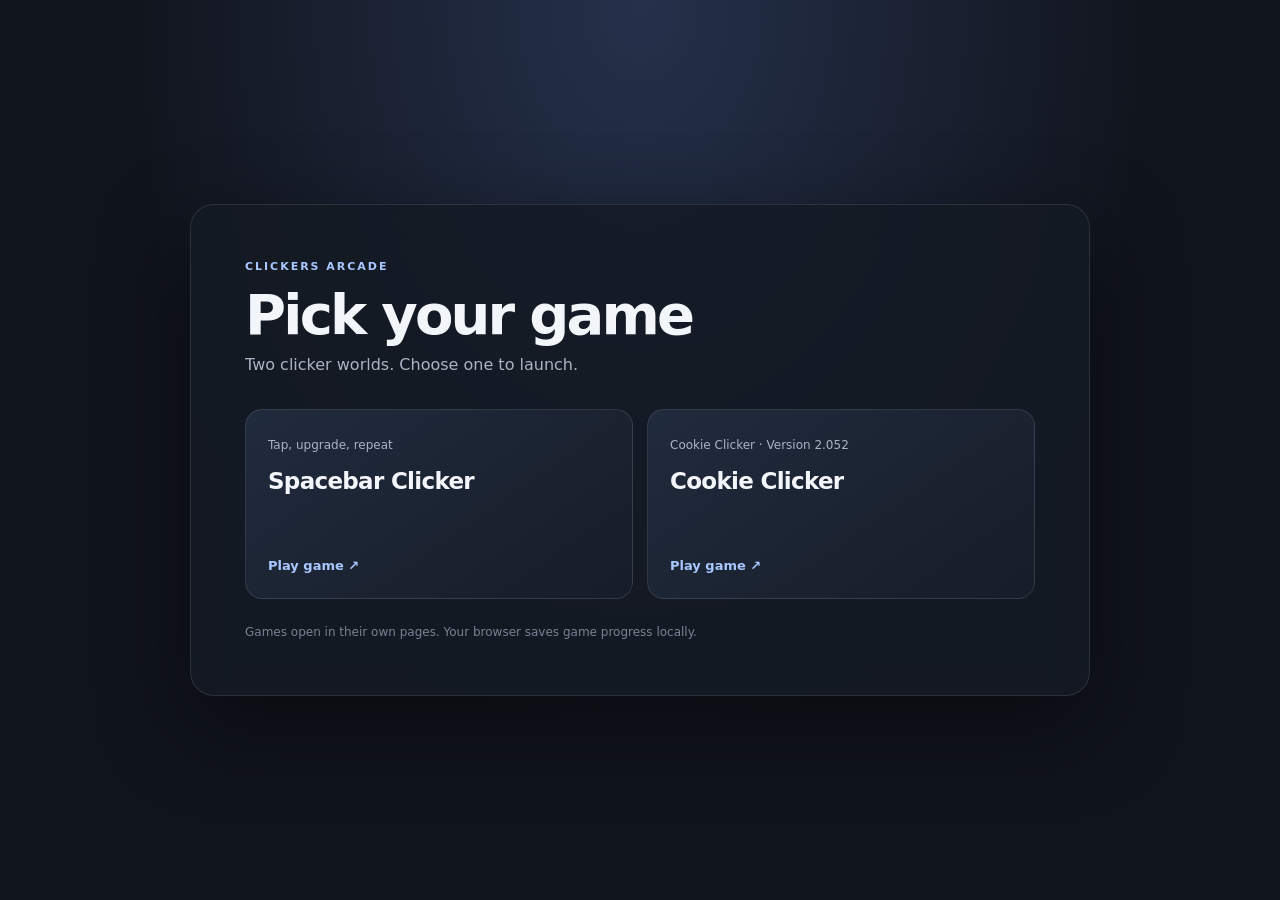
==== index.html @ fca365e0 "Add clicker games and game launcher" ====
<!doctype html>
<html lang="en">
<head>
  <meta charset="utf-8">
  <meta name="viewport" content="width=device-width, initial-scale=1">
  <meta name="theme-color" content="#10141c">
  <meta name="description" content="Choose a clicker game to play.">
  <title>Clickers Arcade</title>
  <style>
    :root{color-scheme:dark;font:16px/1.5 system-ui,-apple-system,"Segoe UI",sans-serif;background:#10141c;color:#f2f5fa}
    *{box-sizing:border-box}
    body{min-height:100vh;margin:0;display:grid;place-items:center;padding:24px;background:radial-gradient(ellipse at 50% 0,#25314b 0,transparent 58%),#10141c}
    main{width:min(900px,100%);padding:clamp(24px,6vw,54px);border:1px solid #ffffff1b;border-radius:24px;background:#141a24d9;box-shadow:0 28px 90px #0007;backdrop-filter:blur(18px)}
    .eyebrow{font-size:11px;font-weight:750;letter-spacing:.18em;text-transform:uppercase;color:#a9c8ff}
    h1{margin:10px 0 8px;font-size:clamp(34px,7vw,56px);line-height:1.05;letter-spacing:-.05em}
    .intro{margin:0;color:#aab4c4}
    .games{display:grid;grid-template-columns:repeat(auto-fit,minmax(min(100%,260px),1fr));gap:14px;margin-top:32px}
    .game{display:flex;min-height:190px;flex-direction:column;align-items:flex-start;justify-content:space-between;padding:22px;border:1px solid #ffffff1b;border-radius:17px;background:linear-gradient(145deg,#202b3d,#171d28);color:inherit;text-decoration:none;transition:transform .18s,border-color .18s,background .18s}
    .game:hover,.game:focus-visible{transform:translateY(-3px);border-color:#8db5ff88;background:linear-gradient(145deg,#293850,#1a2230);outline:none}
    .game small{color:#aab4c4;font-size:12px}
    .game strong{display:block;margin-top:8px;font-size:23px;letter-spacing:-.03em}
    .launch{color:#a9c8ff;font-size:13px;font-weight:700}
    footer{margin-top:24px;color:#788394;font-size:12px}
    @media(prefers-reduced-motion:reduce){*,*::before,*::after{transition-duration:.01ms!important}}
  </style>
</head>
<body>
  <main>
    <div class="eyebrow">Clickers Arcade</div>
    <h1>Pick your game</h1>
    <p class="intro">Two clicker worlds. Choose one to launch.</p>
    <nav class="games" aria-label="Clicker games">
      <a class="game" href="./spacebar/">
        <span><small>Tap, upgrade, repeat</small><strong>Spacebar Clicker</strong></span>
        <span class="launch">Play game ↗</span>
      </a>
      <a class="game" href="./cookieclicker-2.052/">
        <span><small>Cookie Clicker · Version 2.052</small><strong>Cookie Clicker</strong></span>
        <span class="launch">Play game ↗</span>
      </a>
    </nav>
    <footer>Games open in their own pages. Your browser saves game progress locally.</footer>
  </main>
</body>
</html>
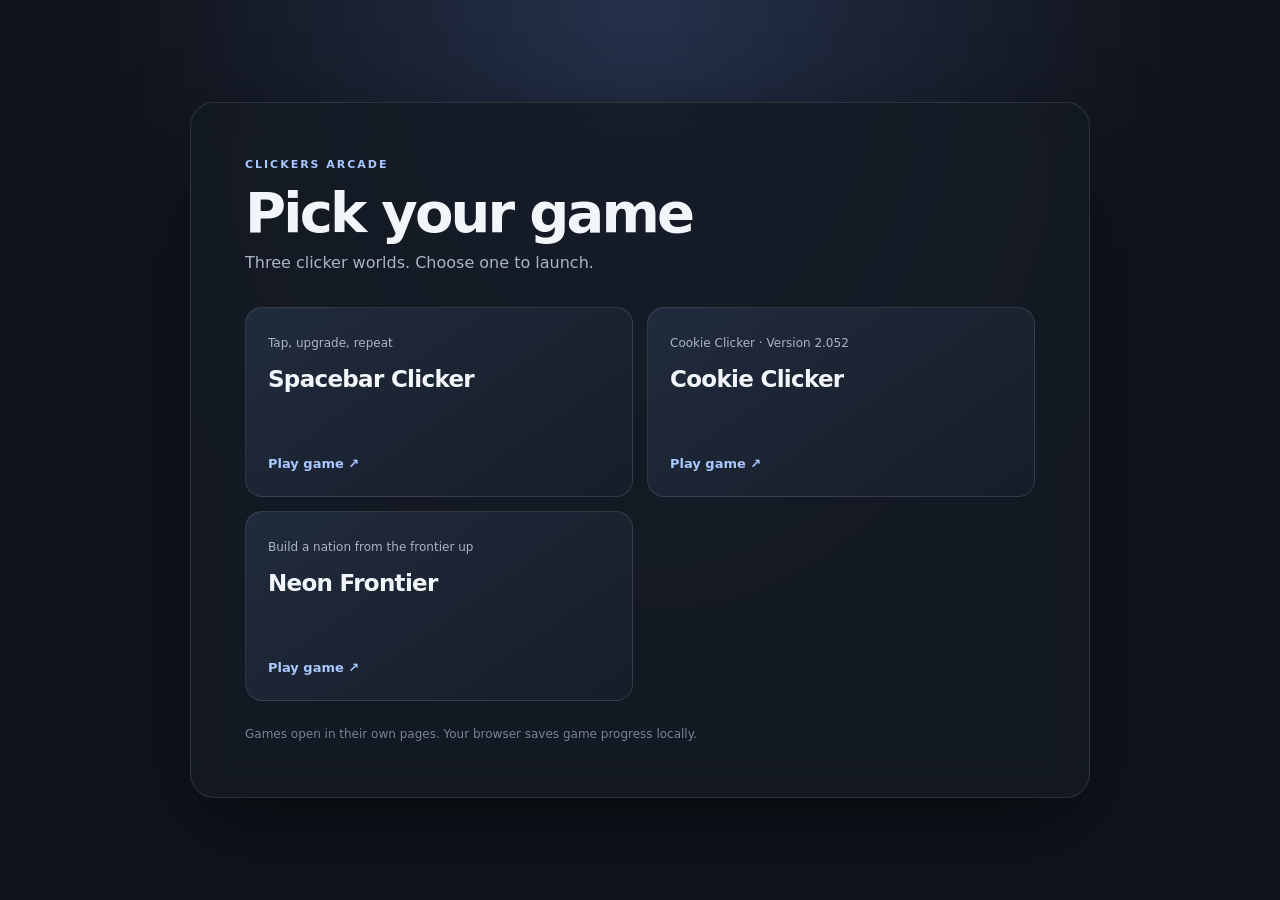
==== commit 6a528bf5: "Add Neon Frontier nation builder" ====
--- a/index.html
+++ b/index.html
@@ -28,7 +28,7 @@
   <main>
     <div class="eyebrow">Clickers Arcade</div>
     <h1>Pick your game</h1>
-    <p class="intro">Two clicker worlds. Choose one to launch.</p>
+    <p class="intro">Three clicker worlds. Choose one to launch.</p>
     <nav class="games" aria-label="Clicker games">
       <a class="game" href="./spacebar/">
         <span><small>Tap, upgrade, repeat</small><strong>Spacebar Clicker</strong></span>
@@ -38,6 +38,10 @@
         <span><small>Cookie Clicker · Version 2.052</small><strong>Cookie Clicker</strong></span>
         <span class="launch">Play game ↗</span>
       </a>
+      <a class="game" href="./nation/">
+        <span><small>Build a nation from the frontier up</small><strong>Neon Frontier</strong></span>
+        <span class="launch">Play game ↗</span>
+      </a>
     </nav>
     <footer>Games open in their own pages. Your browser saves game progress locally.</footer>
   </main>
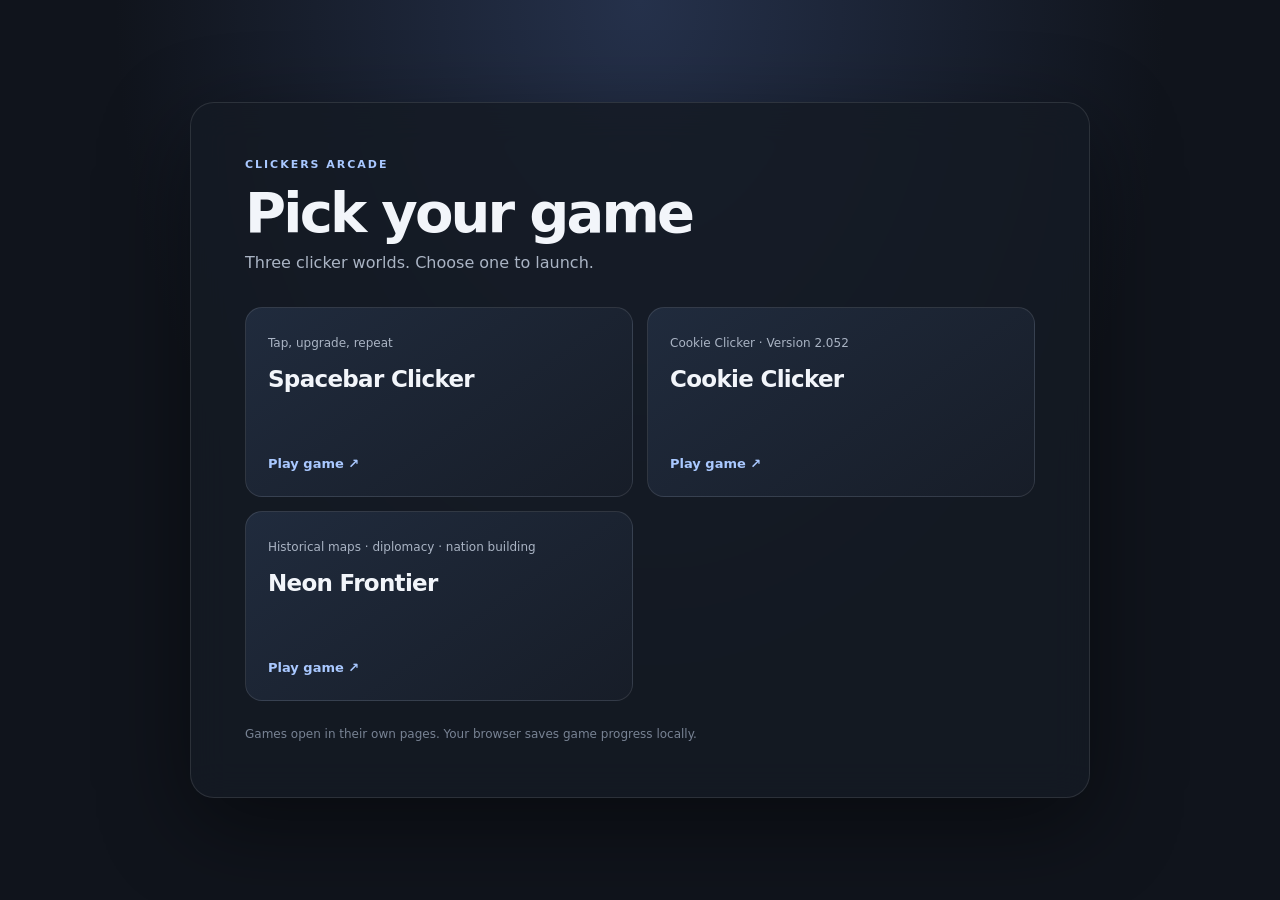
==== commit 1928bed9: "Add historical strategy map and diplomacy systems" ====
--- a/index.html
+++ b/index.html
@@ -39,7 +39,7 @@
         <span class="launch">Play game ↗</span>
       </a>
       <a class="game" href="./nation/">
-        <span><small>Build a nation from the frontier up</small><strong>Neon Frontier</strong></span>
+        <span><small>Historical maps · diplomacy · nation building</small><strong>Neon Frontier</strong></span>
         <span class="launch">Play game ↗</span>
       </a>
     </nav>
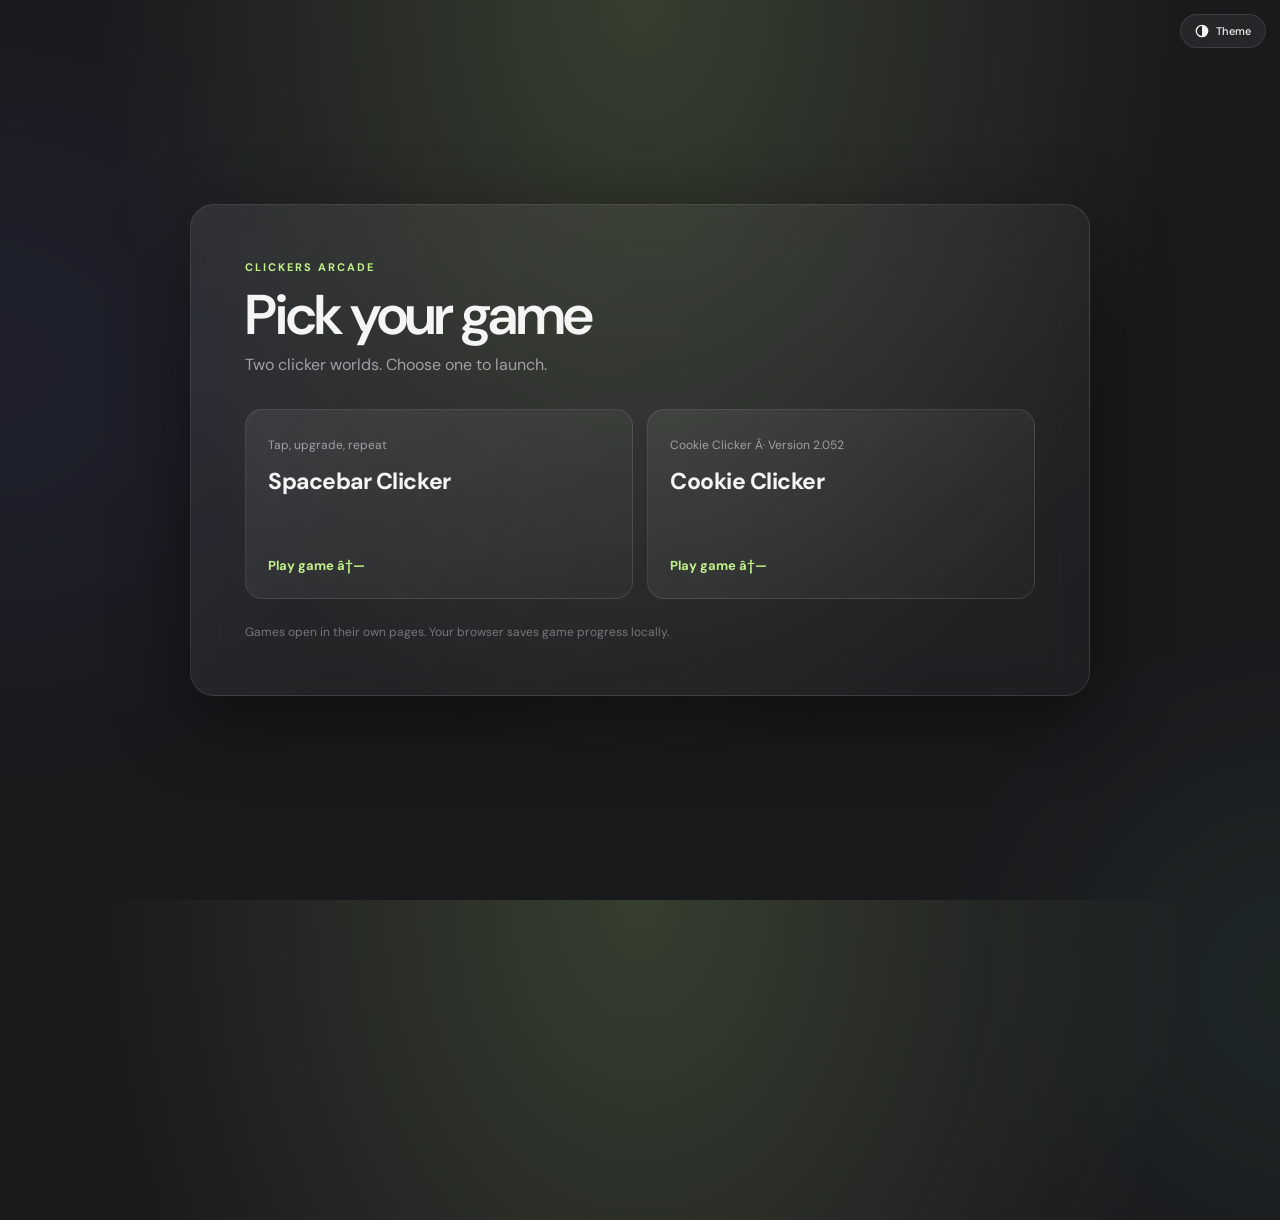
==== commit 3d70dd40: "Add homepage-style themes with cross-site sync Port the Void, Dark, White, and Dark Blue themes (SF " ====
--- a/index.html
+++ b/index.html
@@ -1,49 +1,117 @@
-<!doctype html>
-<html lang="en">
+﻿<!doctype html>
+<html lang="en" data-theme="dark">
 <head>
   <meta charset="utf-8">
   <meta name="viewport" content="width=device-width, initial-scale=1">
-  <meta name="theme-color" content="#10141c">
+  <meta name="theme-color" id="theme-color" content="#1a1a1d">
+  <link rel="icon" href="data:image/svg+xml,%3Csvg xmlns=%27http://www.w3.org/2000/svg%27 viewBox=%270 0 32 32%27%3E%3Crect width=%2732%27 height=%2732%27 rx=%278%27 fill=%27%231a1a1d%27/%3E%3Cpath d=%27M12 9l11 7-11 7z%27 fill=%27%23c2f28b%27/%3E%3C/svg%3E">
   <meta name="description" content="Choose a clicker game to play.">
   <title>Clickers Arcade</title>
+  <script>
+    try {
+      var savedTheme = localStorage.getItem('theme');
+      if (/^(void|dark|white|blue)$/.test(savedTheme)) document.documentElement.dataset.theme = savedTheme;
+    } catch (error) {}
+  </script>
+  <link rel="preconnect" href="https://fonts.googleapis.com">
+  <link rel="preconnect" href="https://fonts.gstatic.com" crossorigin>
+  <link href="https://fonts.googleapis.com/css2?family=DM+Sans:wght@400;500;600;700&display=swap" rel="stylesheet">
+  <link rel="stylesheet" href="themes.css">
   <style>
-    :root{color-scheme:dark;font:16px/1.5 system-ui,-apple-system,"Segoe UI",sans-serif;background:#10141c;color:#f2f5fa}
-    *{box-sizing:border-box}
-    body{min-height:100vh;margin:0;display:grid;place-items:center;padding:24px;background:radial-gradient(ellipse at 50% 0,#25314b 0,transparent 58%),#10141c}
-    main{width:min(900px,100%);padding:clamp(24px,6vw,54px);border:1px solid #ffffff1b;border-radius:24px;background:#141a24d9;box-shadow:0 28px 90px #0007;backdrop-filter:blur(18px)}
-    .eyebrow{font-size:11px;font-weight:750;letter-spacing:.18em;text-transform:uppercase;color:#a9c8ff}
-    h1{margin:10px 0 8px;font-size:clamp(34px,7vw,56px);line-height:1.05;letter-spacing:-.05em}
-    .intro{margin:0;color:#aab4c4}
-    .games{display:grid;grid-template-columns:repeat(auto-fit,minmax(min(100%,260px),1fr));gap:14px;margin-top:32px}
-    .game{display:flex;min-height:190px;flex-direction:column;align-items:flex-start;justify-content:space-between;padding:22px;border:1px solid #ffffff1b;border-radius:17px;background:linear-gradient(145deg,#202b3d,#171d28);color:inherit;text-decoration:none;transition:transform .18s,border-color .18s,background .18s}
-    .game:hover,.game:focus-visible{transform:translateY(-3px);border-color:#8db5ff88;background:linear-gradient(145deg,#293850,#1a2230);outline:none}
-    .game small{color:#aab4c4;font-size:12px}
-    .game strong{display:block;margin-top:8px;font-size:23px;letter-spacing:-.03em}
-    .launch{color:#a9c8ff;font-size:13px;font-weight:700}
-    footer{margin-top:24px;color:#788394;font-size:12px}
-    @media(prefers-reduced-motion:reduce){*,*::before,*::after{transition-duration:.01ms!important}}
+    body { display: grid; place-items: center; padding: 24px; background: var(--glow, var(--bg)), var(--bg); }
+    main {
+      position: relative;
+      z-index: 1;
+      width: min(900px, 100%);
+      padding: clamp(24px, 6vw, 54px);
+      border: 1px solid var(--line);
+      border-radius: 24px;
+      background: var(--card);
+      box-shadow: var(--shadow);
+      backdrop-filter: blur(18px);
+      -webkit-backdrop-filter: blur(18px);
+    }
+    [data-theme="void"] main { backdrop-filter: none; -webkit-backdrop-filter: none; }
+    .eyebrow {
+      font-size: 11px;
+      font-weight: 700;
+      letter-spacing: .18em;
+      text-transform: uppercase;
+      color: var(--accent);
+    }
+    h1 {
+      margin: 10px 0 8px;
+      font: 600 clamp(34px, 7vw, 56px)/1.05 var(--display);
+      letter-spacing: -.04em;
+      color: var(--ink);
+    }
+    .intro { margin: 0; color: var(--muted); }
+    .games {
+      display: grid;
+      grid-template-columns: repeat(auto-fit, minmax(min(100%, 260px), 1fr));
+      gap: 14px;
+      margin-top: 32px;
+    }
+    .game {
+      display: flex;
+      min-height: 190px;
+      flex-direction: column;
+      align-items: flex-start;
+      justify-content: space-between;
+      padding: 22px;
+      border: 1px solid var(--line);
+      border-radius: 17px;
+      background: var(--card);
+      color: var(--ink);
+      text-decoration: none;
+      transition: transform .18s, border-color .18s, background .18s;
+    }
+    .game:hover, .game:focus-visible {
+      transform: translateY(-3px);
+      border-color: rgba(var(--ac), .36);
+      background: var(--card-hover);
+      outline: none;
+    }
+    [data-theme="white"] .game { box-shadow: 0 1px 3px rgba(0,0,0,.06); }
+    [data-theme="white"] .game:hover { box-shadow: 0 8px 24px rgba(0,0,0,.10); }
+    .game small { color: var(--muted); font-size: 12px; }
+    .game strong { display: block; margin-top: 8px; font-size: 23px; letter-spacing: -.02em; }
+    .launch { color: var(--accent); font-size: 13px; font-weight: 700; }
+    footer { margin-top: 24px; color: var(--faint); font-size: 12px; }
   </style>
 </head>
 <body>
+  <div class="ambient ambient-one"></div><div class="ambient ambient-two"></div>
+
+  <div class="theme-picker floating">
+    <button class="theme-btn" id="theme-btn" type="button" aria-haspopup="true" aria-expanded="false" aria-controls="theme-menu">
+      <svg width="14" height="14" viewBox="0 0 16 16" aria-hidden="true"><circle cx="8" cy="8" r="6.5" fill="none" stroke="currentColor" stroke-width="1.5"/><path d="M8 1.5a6.5 6.5 0 0 1 0 13z" fill="currentColor"/></svg>
+      <span class="theme-label">Theme</span>
+    </button>
+    <div class="theme-menu" id="theme-menu" role="menu" aria-label="Choose a theme" hidden>
+      <button class="theme-opt" role="menuitemradio" data-t="void" aria-checked="false"><span class="swatch sw-void"></span>The Void<span class="check">âœ“</span></button>
+      <button class="theme-opt" role="menuitemradio" data-t="dark" aria-checked="true"><span class="swatch sw-dark"></span>Dark<span class="check">âœ“</span></button>
+      <button class="theme-opt" role="menuitemradio" data-t="white" aria-checked="false"><span class="swatch sw-white"></span>White<span class="check">âœ“</span></button>
+      <button class="theme-opt" role="menuitemradio" data-t="blue" aria-checked="false"><span class="swatch sw-blue"></span>Dark Blue<span class="check">âœ“</span></button>
+    </div>
+  </div>
+
   <main>
     <div class="eyebrow">Clickers Arcade</div>
     <h1>Pick your game</h1>
-    <p class="intro">Three clicker worlds. Choose one to launch.</p>
+    <p class="intro">Two clicker worlds. Choose one to launch.</p>
     <nav class="games" aria-label="Clicker games">
       <a class="game" href="./spacebar/">
         <span><small>Tap, upgrade, repeat</small><strong>Spacebar Clicker</strong></span>
-        <span class="launch">Play game ↗</span>
+        <span class="launch">Play game â†—</span>
       </a>
       <a class="game" href="./cookieclicker-2.052/">
-        <span><small>Cookie Clicker · Version 2.052</small><strong>Cookie Clicker</strong></span>
-        <span class="launch">Play game ↗</span>
-      </a>
-      <a class="game" href="./nation/">
-        <span><small>Historical maps · diplomacy · nation building</small><strong>Neon Frontier</strong></span>
-        <span class="launch">Play game ↗</span>
+        <span><small>Cookie Clicker Â· Version 2.052</small><strong>Cookie Clicker</strong></span>
+        <span class="launch">Play game â†—</span>
       </a>
     </nav>
     <footer>Games open in their own pages. Your browser saves game progress locally.</footer>
   </main>
+  <script src="themes.js"></script>
 </body>
 </html>
--- a/themes.css
+++ b/themes.css
@@ -0,0 +1,204 @@
+/* Shared theme kit for kijnreyyca-bot.github.io sites.
+   Same four themes as the homepage: Void, Dark, White, Dark Blue. */
+
+@font-face {
+  font-family: 'SF Pro Rounded';
+  src: url('https://kijnreyyca-bot.github.io/homepage/SF-Pro-Rounded-Semibold.otf') format('opentype');
+  font-weight: 600;
+  font-style: normal;
+  font-display: swap;
+}
+
+:root,
+[data-theme="dark"] {
+  color-scheme: dark;
+  --fx: 255,255,255;
+  --ac: 194,242,139;
+  --bg: #1a1a1d;
+  --panel: #242427;
+  --panel-2: #2b2b30;
+  --ink: #f5f5f5;
+  --ink-2: #c9c9ce;
+  --muted: #a0a0a8;
+  --faint: #76767e;
+  --accent: #c2f28b;
+  --on-accent: #172015;
+  --danger: #ff8888;
+  --line: rgba(var(--fx),.10);
+  --line-strong: rgba(var(--fx),.18);
+  --glass: rgba(var(--fx),.045);
+  --card: linear-gradient(145deg,rgba(var(--fx),.075),rgba(var(--fx),.023));
+  --card-hover: linear-gradient(145deg,rgba(var(--fx),.095),rgba(var(--fx),.035));
+  --ambient: .10;
+  --shadow: 0 24px 80px rgba(0,0,0,.45);
+  --glow: radial-gradient(ellipse at 50% 0, rgba(var(--ac), calc(var(--ambient) * 1.7)), transparent 60%);
+  --font: 'DM Sans',ui-sans-serif,system-ui,-apple-system,'Segoe UI',sans-serif;
+  --display: 'SF Pro Rounded','DM Sans',ui-sans-serif,system-ui,sans-serif;
+}
+
+[data-theme="void"] {
+  color-scheme: dark;
+  --fx: 255,255,255;
+  --ac: 255,255,255;
+  --bg: #000;
+  --panel: #000;
+  --panel-2: #0a0a0a;
+  --ink: #fff;
+  --ink-2: #fff;
+  --muted: #b8b8b8;
+  --faint: #808080;
+  --accent: #fff;
+  --on-accent: #000;
+  --card: #00000000;
+  --card-hover: #00000000;
+  --glass: #00000000;
+  --ambient: 0;
+  --line: rgba(255,255,255,.14);
+  --line-strong: rgba(255,255,255,.30);
+  --shadow: 0 24px 80px rgba(0,0,0,.6);
+}
+
+[data-theme="white"] {
+  color-scheme: light;
+  --fx: 0,0,0;
+  --ac: 47,122,20;
+  --bg: #eceef1;
+  --panel: #fff;
+  --panel-2: #f6f7f9;
+  --ink: #14161a;
+  --ink-2: #373c46;
+  --muted: #5b6270;
+  --faint: #7b8290;
+  --accent: #2f7a14;
+  --on-accent: #fff;
+  --card: linear-gradient(145deg,#fff,#f6f7f9);
+  --card-hover: linear-gradient(145deg,#fff,#fff);
+  --ambient: .10;
+  --shadow: 0 24px 70px rgba(24,30,40,.16);
+}
+
+[data-theme="blue"] {
+  color-scheme: dark;
+  --fx: 140,185,255;
+  --ac: 108,182,255;
+  --bg: #0a1628;
+  --panel: #0f2140;
+  --panel-2: #13294c;
+  --ink: #f2f6ff;
+  --ink-2: #c4d1ec;
+  --muted: #8fa4c8;
+  --faint: #5f7399;
+  --accent: #6cb6ff;
+  --on-accent: #04182e;
+  --card: linear-gradient(145deg,rgba(120,170,255,.10),rgba(120,170,255,.035));
+  --card-hover: linear-gradient(145deg,rgba(120,170,255,.14),rgba(120,170,255,.05));
+  --ambient: .22;
+  --shadow: 0 24px 80px rgba(0,0,0,.5);
+}
+
+* { box-sizing: border-box; }
+html { scroll-behavior: smooth; }
+
+body {
+  margin: 0;
+  background: var(--bg);
+  color: var(--ink);
+  font: 16px/1.5 var(--font);
+  min-height: 100vh;
+  overflow-x: hidden;
+  position: relative;
+  transition: background .25s ease, color .25s ease;
+}
+
+::selection { background: rgba(var(--ac),.28); color: var(--ink); }
+:focus-visible { outline: 2px solid var(--accent); outline-offset: 2px; }
+
+.ambient {
+  position: absolute;
+  pointer-events: none;
+  filter: blur(110px);
+  opacity: var(--ambient);
+  border-radius: 50%;
+  z-index: 0;
+}
+.ambient-one { width: 520px; height: 520px; background: #4152ad; top: 110px; left: -260px; }
+.ambient-two { width: 460px; height: 460px; background: #468e79; top: 760px; right: -250px; }
+[data-theme="white"] .ambient-one { background: #8fb0ff; }
+[data-theme="white"] .ambient-two { background: #9fe0c2; }
+[data-theme="void"] .ambient { display: none; }
+
+/* ---------- Theme picker ---------- */
+.theme-picker { position: relative; }
+.theme-picker.floating { position: fixed; top: 14px; right: 14px; z-index: 60; }
+.theme-btn {
+  display: inline-flex;
+  align-items: center;
+  gap: 7px;
+  padding: 9px 14px;
+  border: 1px solid var(--line);
+  border-radius: 999px;
+  background: rgba(var(--fx), .06);
+  color: var(--ink);
+  font: 500 11px var(--font);
+  backdrop-filter: blur(12px);
+  -webkit-backdrop-filter: blur(12px);
+  cursor: pointer;
+  transition: background .2s, border-color .2s;
+}
+.theme-btn:hover { background: var(--glass); border-color: rgba(var(--fx),.25); }
+.theme-menu {
+  position: absolute;
+  right: 0;
+  top: calc(100% + 8px);
+  min-width: 178px;
+  padding: 6px;
+  display: flex;
+  flex-direction: column;
+  gap: 2px;
+  background: var(--panel);
+  border: 1px solid var(--line);
+  border-radius: 12px;
+  box-shadow: 0 14px 40px rgba(0,0,0,.35);
+  z-index: 70;
+}
+[data-theme="white"] .theme-menu { box-shadow: 0 14px 40px rgba(0,0,0,.18); }
+.theme-menu[hidden] { display: none; }
+.theme-opt {
+  display: flex;
+  align-items: center;
+  gap: 10px;
+  width: 100%;
+  padding: 8px 10px;
+  border: 0;
+  border-radius: 8px;
+  background: transparent;
+  color: var(--ink);
+  font: 500 12px var(--font);
+  text-align: left;
+  cursor: pointer;
+}
+.theme-opt:hover { background: rgba(var(--fx),.07); }
+.theme-opt[aria-checked="true"] { background: rgba(var(--ac),.12); }
+.theme-opt .swatch {
+  flex: none;
+  width: 16px;
+  height: 16px;
+  border-radius: 50%;
+  border: 1px solid rgba(128,128,128,.55);
+}
+.theme-opt .check { margin-left: auto; color: var(--accent); opacity: 0; }
+.theme-opt[aria-checked="true"] .check { opacity: 1; }
+.sw-void { background: #000; }
+.sw-dark { background: #1a1a1d; }
+.sw-white { background: #eceef1; }
+.sw-blue { background: #0a1628; }
+
+@media (max-width: 480px) {
+  .theme-label { display: none; }
+  .theme-btn { padding: 8px 10px; }
+}
+
+@media (prefers-reduced-motion: reduce) {
+  html { scroll-behavior: auto; }
+  * { transition: none !important; animation: none !important; }
+}
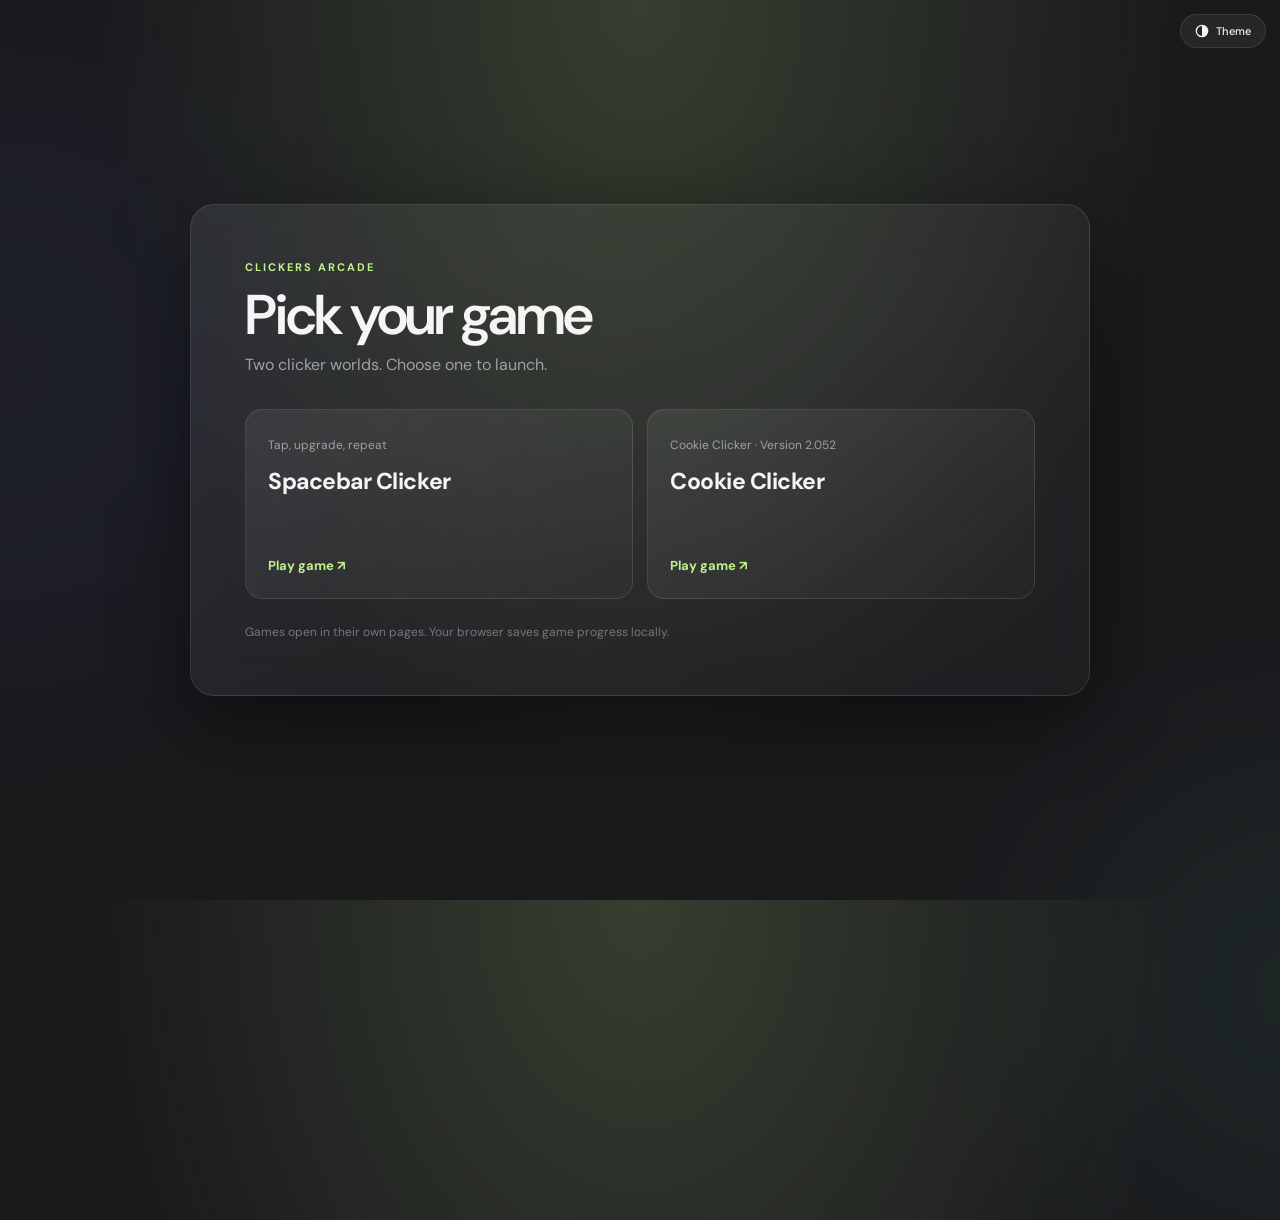
==== commit 1559e5dc: "Fix text encoding on the page Repair characters that were double-encoded when the favicon was added." ====
--- a/index.html
+++ b/index.html
@@ -1,4 +1,4 @@
-﻿<!doctype html>
+<!doctype html>
 <html lang="en" data-theme="dark">
 <head>
   <meta charset="utf-8">
@@ -89,10 +89,10 @@
       <span class="theme-label">Theme</span>
     </button>
     <div class="theme-menu" id="theme-menu" role="menu" aria-label="Choose a theme" hidden>
-      <button class="theme-opt" role="menuitemradio" data-t="void" aria-checked="false"><span class="swatch sw-void"></span>The Void<span class="check">âœ“</span></button>
-      <button class="theme-opt" role="menuitemradio" data-t="dark" aria-checked="true"><span class="swatch sw-dark"></span>Dark<span class="check">âœ“</span></button>
-      <button class="theme-opt" role="menuitemradio" data-t="white" aria-checked="false"><span class="swatch sw-white"></span>White<span class="check">âœ“</span></button>
-      <button class="theme-opt" role="menuitemradio" data-t="blue" aria-checked="false"><span class="swatch sw-blue"></span>Dark Blue<span class="check">âœ“</span></button>
+      <button class="theme-opt" role="menuitemradio" data-t="void" aria-checked="false"><span class="swatch sw-void"></span>The Void<span class="check">✓</span></button>
+      <button class="theme-opt" role="menuitemradio" data-t="dark" aria-checked="true"><span class="swatch sw-dark"></span>Dark<span class="check">✓</span></button>
+      <button class="theme-opt" role="menuitemradio" data-t="white" aria-checked="false"><span class="swatch sw-white"></span>White<span class="check">✓</span></button>
+      <button class="theme-opt" role="menuitemradio" data-t="blue" aria-checked="false"><span class="swatch sw-blue"></span>Dark Blue<span class="check">✓</span></button>
     </div>
   </div>
 
@@ -103,11 +103,11 @@
     <nav class="games" aria-label="Clicker games">
       <a class="game" href="./spacebar/">
         <span><small>Tap, upgrade, repeat</small><strong>Spacebar Clicker</strong></span>
-        <span class="launch">Play game â†—</span>
+        <span class="launch">Play game ↗</span>
       </a>
       <a class="game" href="./cookieclicker-2.052/">
-        <span><small>Cookie Clicker Â· Version 2.052</small><strong>Cookie Clicker</strong></span>
-        <span class="launch">Play game â†—</span>
+        <span><small>Cookie Clicker · Version 2.052</small><strong>Cookie Clicker</strong></span>
+        <span class="launch">Play game ↗</span>
       </a>
     </nav>
     <footer>Games open in their own pages. Your browser saves game progress locally.</footer>
